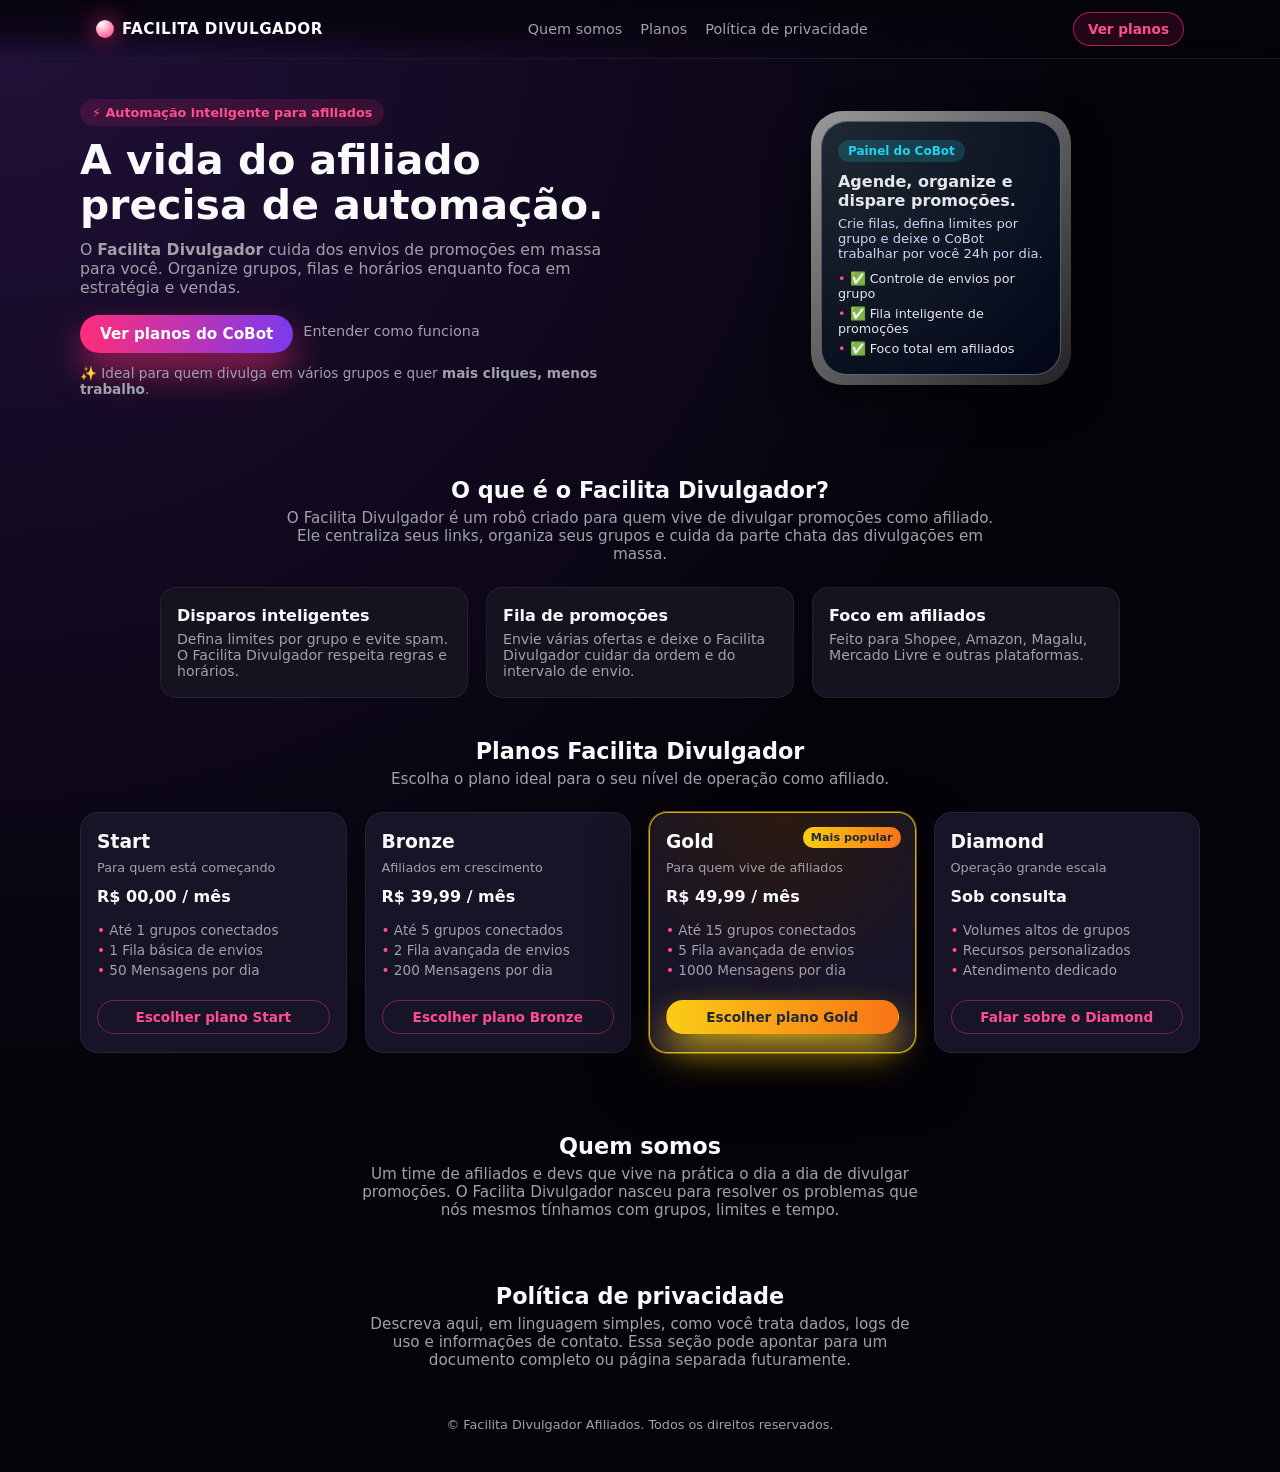
==== index.html @ 2a5bd8df "Alteracao link" ====
<!DOCTYPE html>
<html lang="pt-BR">
<head>
  <meta charset="UTF-8" />
  <meta name="viewport" content="width=device-width, initial-scale=1.0" />
  <title>Facilita Divulgador – Ferramenta Premium para Afiliados</title>
  <link rel="stylesheet" href="style.css" />
</head>
<body>
  <header class="topbar">
    <div class="topbar-inner">
      <div class="logo">
        <span class="logo-dot"></span>
        <span class="logo-text">Facilita Divulgador</span>
      </div>

      <nav class="nav-links">
        <a href="#quem-somos">Quem somos</a>
        <a href="#planos">Planos</a>
        <a href="#privacidade">Política de privacidade</a>
      </nav>

      <a href="#planos" class="topbar-cta">Ver planos</a>
    </div>
  </header>

  <main>
    <!-- HERO -->
    <section class="hero">
      <div class="hero-inner">
        <div class="hero-text">
          <p class="hero-tag">⚡ Automação inteligente para afiliados</p>
          <h1>A vida do afiliado precisa de automação.</h1>
          <p class="hero-sub">
            O <strong>Facilita Divulgador</strong> cuida dos envios de promoções em massa para você.
            Organize grupos, filas e horários enquanto foca em estratégia e vendas.
          </p>

          <div class="hero-actions">
            <a href="#planos" class="primary-btn">Ver planos do CoBot</a>
            <a href="#cobot" class="secondary-link">Entender como funciona</a>
          </div>

          <p class="hero-note">
            ✨ Ideal para quem divulga em vários grupos e quer <strong>mais cliques, menos trabalho</strong>.
          </p>
        </div>

        <div class="hero-media">
          <div class="hero-glow"></div>
          <div class="phone-mock">
            <div class="phone-inner">
              <div class="phone-tag">Painel do CoBot</div>
              <h3>Agende, organize e dispare promoções.</h3>
              <p>
                Crie filas, defina limites por grupo e deixe o CoBot trabalhar por você
                24h por dia.
              </p>
              <ul>
                <li>✅ Controle de envios por grupo</li>
                <li>✅ Fila inteligente de promoções</li>
                <li>✅ Foco total em afiliados</li>
              </ul>
            </div>
          </div>
        </div>
      </div>
    </section>

    <!-- SOBRE O COBOT -->
    <section id="cobot" class="section">
      <div class="section-header">
        <h2>O que é o Facilita Divulgador?</h2>
        <p>
          O Facilita Divulgador é um robô criado para quem vive de divulgar promoções como afiliado.
          Ele centraliza seus links, organiza seus grupos e cuida da parte chata das
          divulgações em massa.
        </p>
      </div>

      <div class="features-grid">
        <article class="feature-card">
          <h3>Disparos inteligentes</h3>
          <p>Defina limites por grupo e evite spam. O Facilita Divulgador respeita regras e horários.</p>
        </article>

        <article class="feature-card">
          <h3>Fila de promoções</h3>
          <p>Envie várias ofertas e deixe o Facilita Divulgador cuidar da ordem e do intervalo de envio.</p>
        </article>

        <article class="feature-card">
          <h3>Foco em afiliados</h3>
          <p>Feito para Shopee, Amazon, Magalu, Mercado Livre e outras plataformas.</p>
        </article>
      </div>
    </section>

    <!-- PLANOS -->
    <section id="planos" class="section section-plans">
      <div class="section-header">
        <h2>Planos Facilita Divulgador</h2>
        <p>Escolha o plano ideal para o seu nível de operação como afiliado.</p>
      </div>

      <div class="plans-grid">
        <!-- Start -->
        <article class="plan-card">
          <h3>Start</h3>
          <p class="plan-tag">Para quem está começando</p>
          <p class="plan-price">R$ 00,00 / mês</p>
          <ul class="plan-list">
            <li>Até 1 grupos conectados</li>
            <li>1 Fila básica de envios</li>
            <li>50 Mensagens por dia</li>
          </ul>
          <a href="https://t.me/Cerebro_riqueza_bot" class="plan-btn">Escolher plano Start</a>
        </article>

        <!-- Bronze -->
        <article class="plan-card">
          <h3>Bronze</h3>
          <p class="plan-tag">Afiliados em crescimento</p>
          <p class="plan-price">R$ 39,99 / mês</p>
          <ul class="plan-list">
            <li>Até 5 grupos conectados</li>
            <li>2 Fila avançada de envios</li>
            <li>200 Mensagens por dia</li>
          </ul>
          <a href="https://t.me/Cerebro_riqueza_bot" class="plan-btn">Escolher plano Bronze</a>
        </article>

        <!-- Gold -->
        <article class="plan-card plan-featured">
          <div class="plan-badge">Mais popular</div>
          <h3>Gold</h3>
          <p class="plan-tag">Para quem vive de afiliados</p>
          <p class="plan-price">R$ 49,99 / mês</p>
          <ul class="plan-list">
            <li>Até 15 grupos conectados</li>
            <li>5 Fila avançada de envios</li>
            <li>1000 Mensagens por dia</li>
          </ul>
          <a href="https://t.me/Cerebro_riqueza_bot" class="plan-btn plan-btn-featured">Escolher plano Gold</a>
        </article>

        <!-- Diamond -->
        <article class="plan-card">
          <h3>Diamond</h3>
          <p class="plan-tag">Operação grande escala</p>
          <p class="plan-price">Sob consulta</p>
          <ul class="plan-list">
            <li>Volumes altos de grupos</li>
            <li>Recursos personalizados</li>
            <li>Atendimento dedicado</li>
          </ul>
          <a href="https://t.me/Cerebro_riqueza_bot" class="plan-btn">Falar sobre o Diamond</a>
        </article>
      </div>
    </section>

    <!-- QUEM SOMOS -->
    <section id="quem-somos" class="section">
      <div class="section-header narrow">
        <h2>Quem somos</h2>
        <p>
          Um time de afiliados e devs que vive na prática o dia a dia de divulgar promoções.
          O Facilita Divulgador nasceu para resolver os problemas que nós mesmos tínhamos com grupos,
          limites e tempo.
        </p>
      </div>
    </section>

    <!-- PRIVACIDADE -->
    <section id="privacidade" class="section">
      <div class="section-header narrow">
        <h2>Política de privacidade</h2>
        <p>
          Descreva aqui, em linguagem simples, como você trata dados, logs de uso e
          informações de contato. Essa seção pode apontar para um documento completo
          ou página separada futuramente.
        </p>
      </div>
    </section>
  </main>

  <footer class="footer">
    <p>© <!-- ano --> Facilita Divulgador Afiliados. Todos os direitos reservados.</p>
  </footer>
</body>
</html>
---- style.css ----
:root {
  /* CORES PRINCIPAIS */
  --bg-main: #0b0711;
  --bg-secondary: #151320;
  --card-bg: #181427;
  --border-soft: rgba(255, 255, 255, 0.06);

  --text-primary: #f9fafb;
  --text-secondary: #a1a1aa;

  --accent-pink: #ff2d7a;
  --accent-pink-soft: #ff4d8d;
  --accent-purple: #7c3aed;
  --accent-blue: #22d3ee;

  --radius-lg: 20px;
  --shadow-soft: 0 18px 40px rgba(0, 0, 0, 0.45);
}

/* RESET SIMPLES */
* {
  margin: 0;
  padding: 0;
  box-sizing: border-box;
  font-family: system-ui, -apple-system, BlinkMacSystemFont, "Segoe UI",
    sans-serif;
}

body {
  min-height: 100vh;
  background: radial-gradient(circle at top left, #21113a, #05030a 55%);
  color: var(--text-primary);
}

/* TOPO */

.topbar {
  position: sticky;
  top: 0;
  z-index: 20;
  backdrop-filter: blur(18px);
  background: linear-gradient(
      to bottom,
      rgba(5, 3, 10, 0.9),
      rgba(5, 3, 10, 0.7),
      transparent
  );
  border-bottom: 1px solid rgba(148, 163, 184, 0.15);
}

.topbar-inner {
  max-width: 1120px;
  margin: 0 auto;
  padding: 12px 16px;
  display: flex;
  align-items: center;
  justify-content: space-between;
  gap: 14px;
}

.logo {
  display: flex;
  align-items: center;
  gap: 8px;
}

.logo-dot {
  width: 18px;
  height: 18px;
  border-radius: 999px;
  background: radial-gradient(circle at 30% 20%, #ffffff, var(--accent-pink));
  box-shadow: 0 0 24px rgba(255, 45, 122, 0.9);
}

.logo-text {
  font-weight: 700;
  letter-spacing: 0.03em;
  font-size: 0.95rem;
  text-transform: uppercase;
}

.nav-links {
  display: none;
  gap: 18px;
  font-size: 0.9rem;
}

.nav-links a {
  text-decoration: none;
  color: var(--text-secondary);
  transition: color 0.15s ease;
}

.nav-links a:hover {
  color: #ffffff;
}

.topbar-cta {
  text-decoration: none;
  padding: 8px 14px;
  border-radius: 999px;
  background: rgba(255, 45, 122, 0.12);
  color: var(--accent-pink-soft);
  font-size: 0.85rem;
  font-weight: 600;
  border: 1px solid rgba(255, 45, 122, 0.6);
  transition: background 0.15s ease, transform 0.15s ease,
    box-shadow 0.15s ease;
}

.topbar-cta:hover {
  background: rgba(255, 45, 122, 0.2);
  transform: translateY(-1px);
  box-shadow: 0 10px 24px rgba(255, 45, 122, 0.5);
}

@media (min-width: 768px) {
  .nav-links {
    display: flex;
  }
}

/* HERO */

.hero {
  padding: 40px 16px 40px;
}

.hero-inner {
  max-width: 1120px;
  margin: 0 auto;
  display: grid;
  gap: 32px;
}

@media (min-width: 900px) {
  .hero-inner {
    grid-template-columns: minmax(0, 1.1fr) minmax(0, 1fr);
    align-items: center;
  }
}

.hero-text {
  max-width: 560px;
}

.hero-tag {
  display: inline-flex;
  padding: 6px 12px;
  border-radius: 999px;
  background: rgba(255, 45, 122, 0.14);
  color: var(--accent-pink-soft);
  font-size: 0.8rem;
  font-weight: 600;
  margin-bottom: 12px;
}

.hero h1 {
  font-size: clamp(2rem, 3.2vw, 2.8rem);
  line-height: 1.1;
  margin-bottom: 12px;
}

.hero-sub {
  font-size: 0.98rem;
  color: var(--text-secondary);
  margin-bottom: 18px;
}

.hero-actions {
  display: flex;
  flex-wrap: wrap;
  gap: 10px;
  margin-bottom: 12px;
}

.primary-btn {
  text-decoration: none;
  padding: 10px 20px;
  border-radius: 999px;
  background: linear-gradient(90deg, var(--accent-pink), var(--accent-purple));
  color: #ffffff;
  font-size: 0.95rem;
  font-weight: 600;
  box-shadow: 0 18px 35px rgba(255, 45, 122, 0.55);
  transition: transform 0.15s ease, box-shadow 0.15s ease, opacity 0.15s ease;
}

.primary-btn:hover {
  transform: translateY(-1px);
  opacity: 0.96;
  box-shadow: 0 22px 45px rgba(255, 45, 122, 0.7);
}

.secondary-link {
  text-decoration: none;
  font-size: 0.9rem;
  color: var(--text-secondary);
  padding: 8px 0;
}

.secondary-link:hover {
  color: #ffffff;
}

.hero-note {
  font-size: 0.85rem;
  color: var(--text-secondary);
}

/* HERO MEDIA / PHONE MOCK */

.hero-media {
  position: relative;
  display: flex;
  justify-content: center;
}

.hero-glow {
  position: absolute;
  inset: 0;
  margin: auto;
  width: 260px;
  height: 260px;
  background: radial-gradient(circle, #ff4d8d, #7c3aed 40%, transparent 70%);
  filter: blur(2px);
  opacity: 0.9;
  z-index: 0;
}

.phone-mock {
  position: relative;
  width: 260px;
  border-radius: 32px;
  padding: 10px;
  background: linear-gradient(135deg, #999, #222);
  box-shadow: var(--shadow-soft);
  z-index: 1;
}

.phone-inner {
  border-radius: 26px;
  padding: 18px 16px;
  background: radial-gradient(circle at top left, #1f2933, #020617);
  border: 1px solid rgba(148, 163, 184, 0.5);
  color: #e5e7eb;
  font-size: 0.88rem;
}

.phone-tag {
  display: inline-flex;
  padding: 4px 10px;
  border-radius: 999px;
  background: rgba(34, 211, 238, 0.18);
  color: var(--accent-blue);
  font-size: 0.75rem;
  font-weight: 600;
  margin-bottom: 10px;
}

.phone-inner h3 {
  font-size: 1rem;
  margin-bottom: 6px;
}

.phone-inner p {
  font-size: 0.82rem;
  color: #cbd5f5;
  margin-bottom: 10px;
}

.phone-inner ul {
  list-style: none;
  display: flex;
  flex-direction: column;
  gap: 5px;
  font-size: 0.8rem;
}

.phone-inner li::before {
  content: "• ";
  color: var(--accent-pink-soft);
}

/* SEÇÕES GERAIS */

.section {
  padding: 40px 16px 0;
}

.section-header {
  max-width: 720px;
  margin: 0 auto 24px;
  text-align: center;
}

.section-header h2 {
  font-size: 1.4rem;
  margin-bottom: 6px;
}

.section-header p {
  font-size: 0.95rem;
  color: var(--text-secondary);
}

.section-header.narrow {
  max-width: 560px;
}

/* FEATURES */

.features-grid {
  max-width: 960px;
  margin: 0 auto;
  display: grid;
  gap: 18px;
}

@media (min-width: 768px) {
  .features-grid {
    grid-template-columns: repeat(3, minmax(0, 1fr));
  }
}

.feature-card {
  background: var(--bg-secondary);
  border-radius: 16px;
  padding: 18px 16px;
  border: 1px solid var(--border-soft);
}

.feature-card h3 {
  font-size: 1rem;
  margin-bottom: 6px;
}

.feature-card p {
  font-size: 0.88rem;
  color: var(--text-secondary);
}

/* PLANOS */

.section-plans {
  padding-bottom: 40px;
}

.plans-grid {
  max-width: 1120px;
  margin: 0 auto;
  display: grid;
  gap: 18px;
}

@media (min-width: 900px) {
  .plans-grid {
    grid-template-columns: repeat(4, minmax(0, 1fr));
  }
}

.plan-card {
  background: var(--card-bg);
  border-radius: 18px;
  padding: 18px 16px;
  border: 1px solid var(--border-soft);
  display: flex;
  flex-direction: column;
  gap: 8px;
  position: relative;
}

.plan-tag {
  font-size: 0.8rem;
  color: var(--text-secondary);
}

.plan-price {
  font-size: 1rem;
  font-weight: 600;
  margin-top: 4px;
}

.plan-list {
  list-style: none;
  margin-top: 8px;
  margin-bottom: 14px;
  font-size: 0.85rem;
  color: var(--text-secondary);
  display: flex;
  flex-direction: column;
  gap: 4px;
}

.plan-list li::before {
  content: "• ";
  color: var(--accent-pink-soft);
}

.plan-btn {
  text-decoration: none;
  padding: 8px 12px;
  border-radius: 999px;
  border: 1px solid rgba(255, 45, 122, 0.45);
  color: var(--accent-pink-soft);
  font-size: 0.85rem;
  font-weight: 600;
  text-align: center;
  transition: background 0.15s ease, transform 0.15s ease,
    box-shadow 0.15s ease;
}

.plan-btn:hover {
  background: rgba(255, 45, 122, 0.12);
  transform: translateY(-1px);
  box-shadow: 0 10px 24px rgba(255, 45, 122, 0.4);
}

/* Destaque GOLD */

.plan-featured {
  position: relative;
  border-radius: 18px;
  border: 1px solid rgba(250, 204, 21, 0.85);
  background: radial-gradient(circle at top, #2b1a10, #181427 65%);
  box-shadow:
    0 0 0 1px rgba(250, 204, 21, 0.4),
    0 22px 55px rgba(0, 0, 0, 0.85);
}

/* glow dourado embaixo do card */
.plan-featured::after {
  content: "";
  position: absolute;
  left: 50%;
  bottom: 12px;
  transform: translateX(-50%);
  width: 70%;
  height: 26px;
  border-radius: 999px;
  background: radial-gradient(
    ellipse at center,
    rgba(250, 204, 21, 0.55),
    rgba(250, 204, 21, 0)
  );
  filter: blur(4px);
  pointer-events: none;
  z-index: 0;
}

.plan-badge {
  position: absolute;
  top: 14px;
  right: 14px;
  font-size: 0.7rem;
  padding: 4px 8px;
  border-radius: 999px;
  background: linear-gradient(90deg, #facc15, #f97316);
  color: #1f2937;
  font-weight: 700;
}

.plan-btn-featured {
  position: relative;
  z-index: 1;
  background: linear-gradient(90deg, #facc15, #f97316);
  border-color: transparent;
  color: #1f2937;
  box-shadow: 0 18px 35px rgba(250, 204, 21, 0.7);
}

.plan-btn-featured:hover {
  box-shadow: 0 22px 45px rgba(250, 204, 21, 0.9);
  transform: translateY(-1px);
    color: #facc15;
}

/* FOOTER */

.footer {
  padding: 24px 16px 40px;
  text-align: center;
  font-size: 0.8rem;
  color: var(--text-secondary);
}
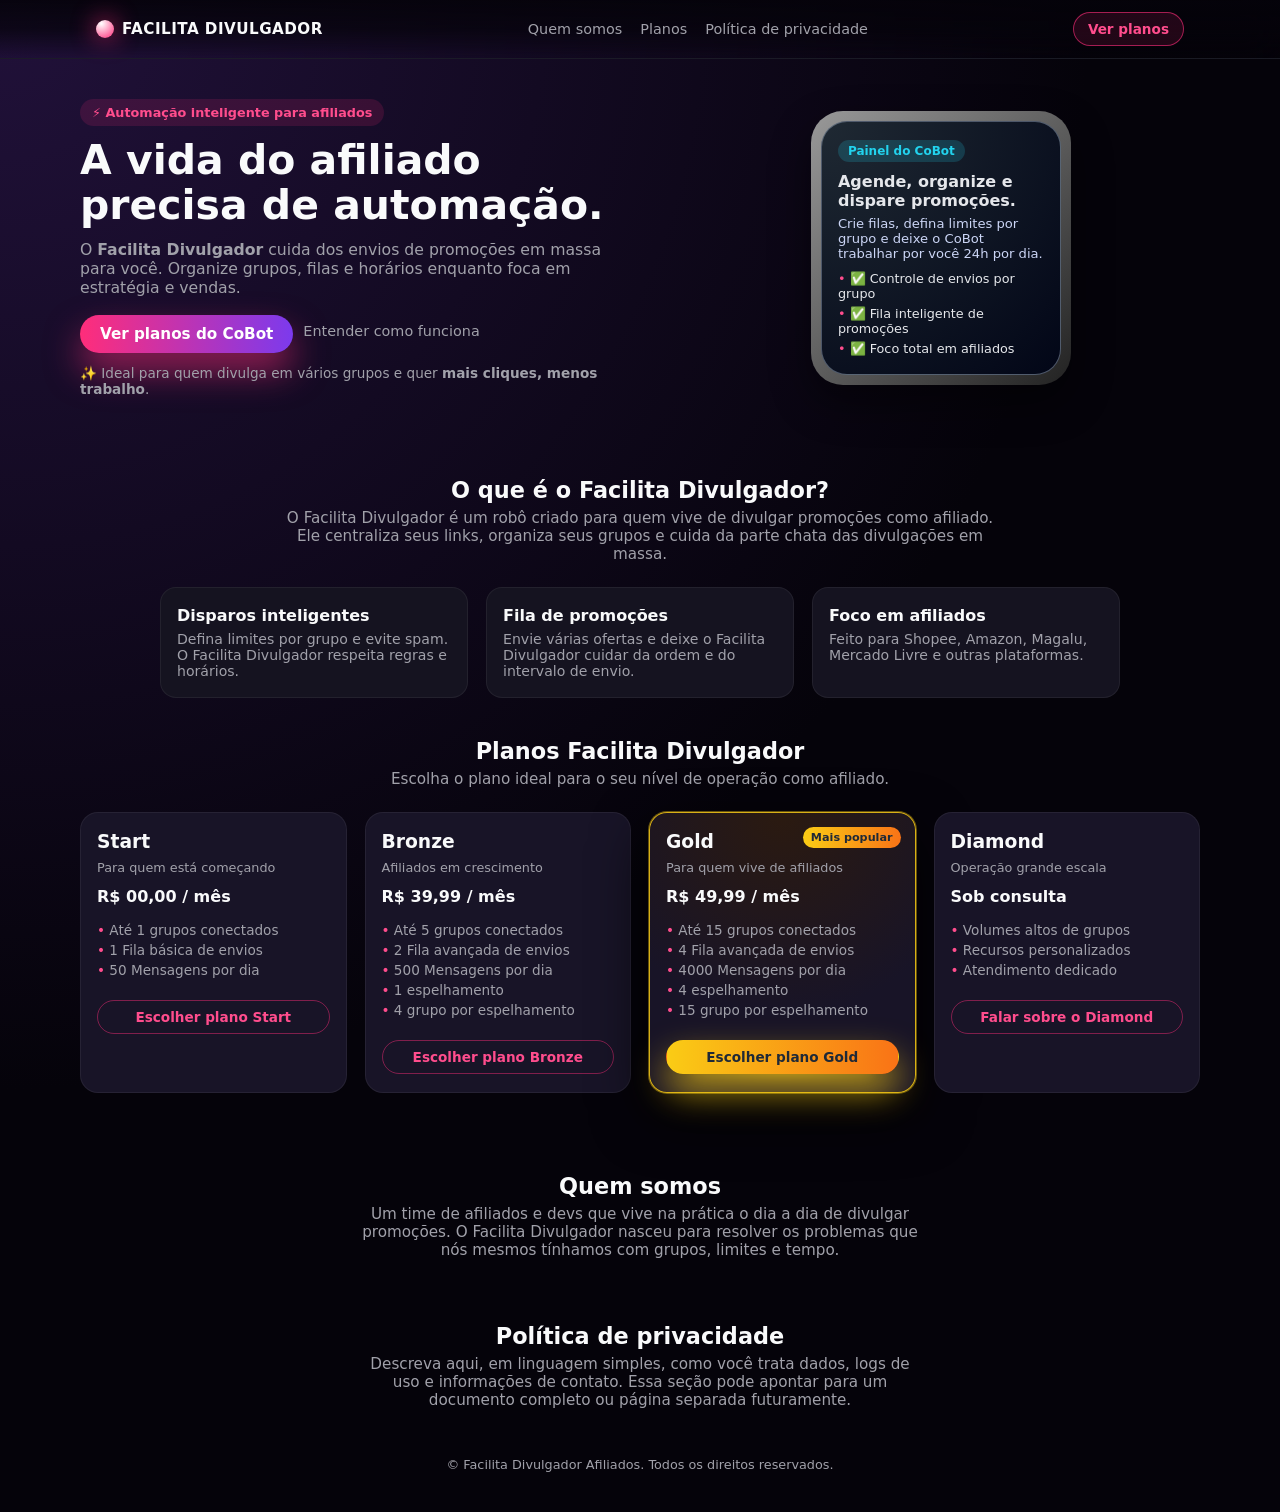
==== commit 040bae63: "atualização planos" ====
--- a/index.html
+++ b/index.html
@@ -5,6 +5,8 @@
   <meta name="viewport" content="width=device-width, initial-scale=1.0" />
   <title>Facilita Divulgador – Ferramenta Premium para Afiliados</title>
   <link rel="stylesheet" href="style.css" />
+  <link rel="icon" href="favicon.png" sizes="512x512" type="image/png">
+  <link rel="shortcut icon" href="favicon.png" type="image/png" />
 </head>
 <body>
   <header class="topbar">
@@ -125,7 +127,9 @@
           <ul class="plan-list">
             <li>Até 5 grupos conectados</li>
             <li>2 Fila avançada de envios</li>
-            <li>200 Mensagens por dia</li>
+            <li>500 Mensagens por dia</li>
+            <li>1 espelhamento</li>
+            <li>4 grupo por espelhamento</li>
           </ul>
           <a href="https://t.me/Cerebro_riqueza_bot" class="plan-btn">Escolher plano Bronze</a>
         </article>
@@ -138,8 +142,10 @@
           <p class="plan-price">R$ 49,99 / mês</p>
           <ul class="plan-list">
             <li>Até 15 grupos conectados</li>
-            <li>5 Fila avançada de envios</li>
-            <li>1000 Mensagens por dia</li>
+            <li>4 Fila avançada de envios</li>
+            <li>4000 Mensagens por dia</li>
+            <li>4 espelhamento</li>
+            <li>15 grupo por espelhamento</li>
           </ul>
           <a href="https://t.me/Cerebro_riqueza_bot" class="plan-btn plan-btn-featured">Escolher plano Gold</a>
         </article>
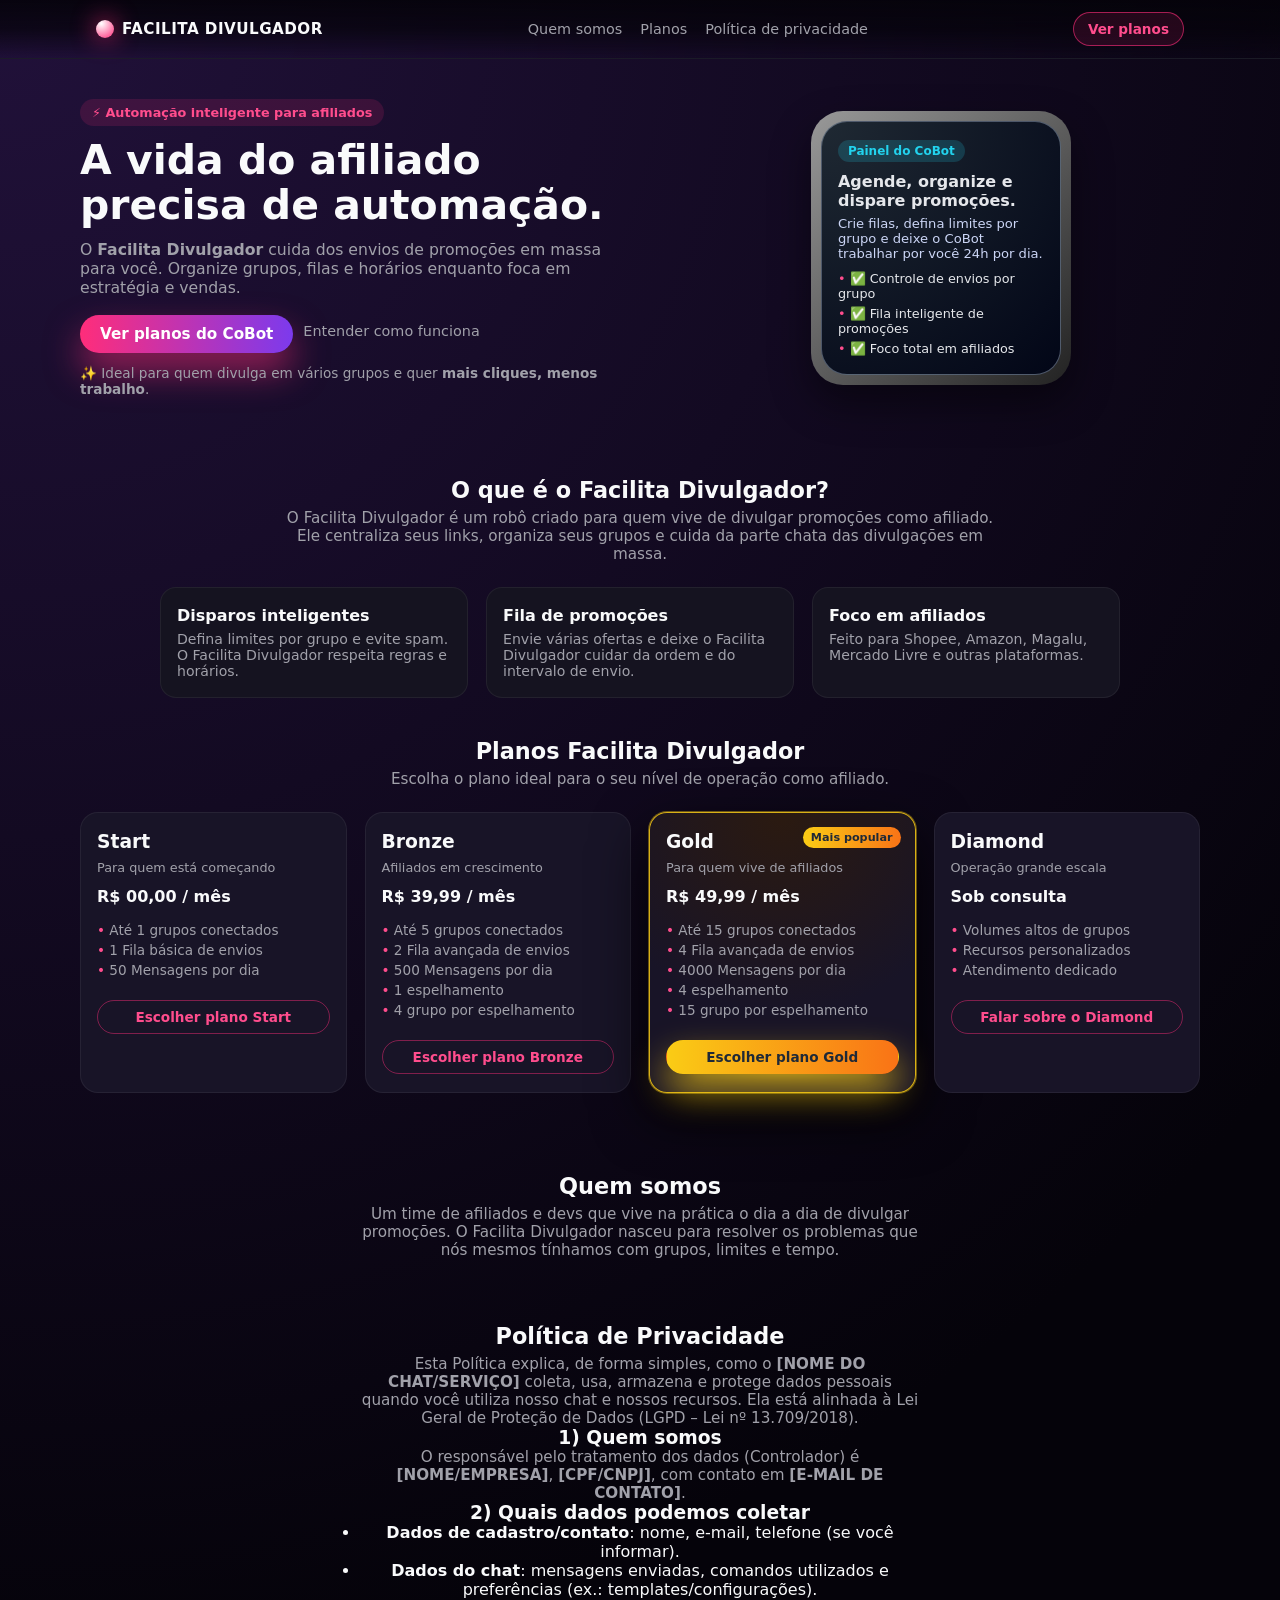
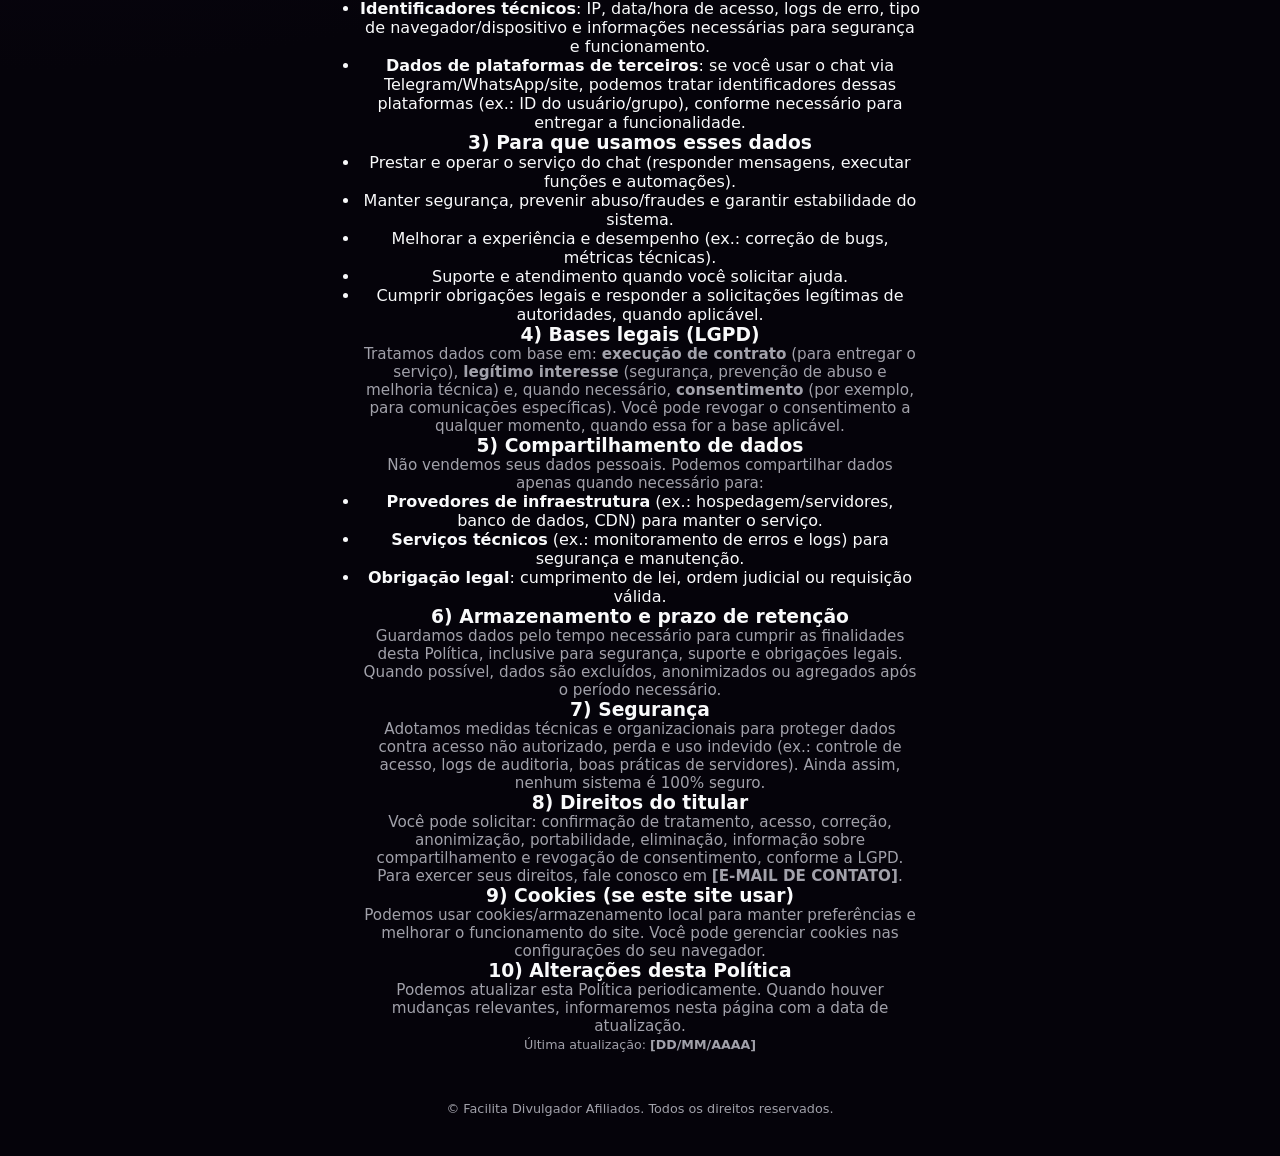
==== commit 385af314: "politica privacidade" ====
--- a/index.html
+++ b/index.html
@@ -116,10 +116,10 @@
             <li>1 Fila básica de envios</li>
             <li>50 Mensagens por dia</li>
           </ul>
-          <a href="https://t.me/Cerebro_riqueza_bot" class="plan-btn">Escolher plano Start</a>
-        </article>
-
-        <!-- Bronze -->
+          <a href="https://t.me/FacilitaDivulgador_bot" class="plan-btn">Escolher plano Start</a>
+        </article>
+
+        <!-- Bronze correção -->
         <article class="plan-card">
           <h3>Bronze</h3>
           <p class="plan-tag">Afiliados em crescimento</p>
@@ -131,7 +131,7 @@
             <li>1 espelhamento</li>
             <li>4 grupo por espelhamento</li>
           </ul>
-          <a href="https://t.me/Cerebro_riqueza_bot" class="plan-btn">Escolher plano Bronze</a>
+          <a href="https://t.me/FacilitaDivulgador_bot" class="plan-btn">Escolher plano Bronze</a>
         </article>
 
         <!-- Gold -->
@@ -147,7 +147,7 @@
             <li>4 espelhamento</li>
             <li>15 grupo por espelhamento</li>
           </ul>
-          <a href="https://t.me/Cerebro_riqueza_bot" class="plan-btn plan-btn-featured">Escolher plano Gold</a>
+          <a href="https://t.me/FacilitaDivulgador_bot" class="plan-btn plan-btn-featured">Escolher plano Gold</a>
         </article>
 
         <!-- Diamond -->
@@ -160,7 +160,7 @@
             <li>Recursos personalizados</li>
             <li>Atendimento dedicado</li>
           </ul>
-          <a href="https://t.me/Cerebro_riqueza_bot" class="plan-btn">Falar sobre o Diamond</a>
+          <a href="https://t.me/FacilitaDivulgador_bot" class="plan-btn">Falar sobre o Diamond</a>
         </article>
       </div>
     </section>
@@ -180,14 +180,91 @@
     <!-- PRIVACIDADE -->
     <section id="privacidade" class="section">
       <div class="section-header narrow">
-        <h2>Política de privacidade</h2>
-        <p>
-          Descreva aqui, em linguagem simples, como você trata dados, logs de uso e
-          informações de contato. Essa seção pode apontar para um documento completo
-          ou página separada futuramente.
-        </p>
-      </div>
-    </section>
+        <h2>Política de Privacidade</h2>
+        <p>
+          Esta Política explica, de forma simples, como o <strong>[NOME DO CHAT/SERVIÇO]</strong>
+          coleta, usa, armazena e protege dados pessoais quando você utiliza nosso chat e nossos recursos.
+          Ela está alinhada à Lei Geral de Proteção de Dados (LGPD – Lei nº 13.709/2018).
+        </p>
+
+        <h3>1) Quem somos</h3>
+        <p>
+          O responsável pelo tratamento dos dados (Controlador) é <strong>[NOME/EMPRESA]</strong>,
+          <strong>[CPF/CNPJ]</strong>, com contato em <strong>[E-MAIL DE CONTATO]</strong>.
+        </p>
+
+        <h3>2) Quais dados podemos coletar</h3>
+        <ul>
+          <li><strong>Dados de cadastro/contato</strong>: nome, e-mail, telefone (se você informar).</li>
+          <li><strong>Dados do chat</strong>: mensagens enviadas, comandos utilizados e preferências (ex.: templates/configurações).</li>
+          <li><strong>Identificadores técnicos</strong>: IP, data/hora de acesso, logs de erro, tipo de navegador/dispositivo e informações necessárias para segurança e funcionamento.</li>
+          <li><strong>Dados de plataformas de terceiros</strong>: se você usar o chat via Telegram/WhatsApp/site, podemos tratar identificadores dessas plataformas (ex.: ID do usuário/grupo), conforme necessário para entregar a funcionalidade.</li>
+        </ul>
+
+        <h3>3) Para que usamos esses dados</h3>
+        <ul>
+          <li>Prestar e operar o serviço do chat (responder mensagens, executar funções e automações).</li>
+          <li>Manter segurança, prevenir abuso/fraudes e garantir estabilidade do sistema.</li>
+          <li>Melhorar a experiência e desempenho (ex.: correção de bugs, métricas técnicas).</li>
+          <li>Suporte e atendimento quando você solicitar ajuda.</li>
+          <li>Cumprir obrigações legais e responder a solicitações legítimas de autoridades, quando aplicável.</li>
+        </ul>
+
+        <h3>4) Bases legais (LGPD)</h3>
+        <p>
+          Tratamos dados com base em: <strong>execução de contrato</strong> (para entregar o serviço),
+          <strong>legítimo interesse</strong> (segurança, prevenção de abuso e melhoria técnica) e,
+          quando necessário, <strong>consentimento</strong> (por exemplo, para comunicações específicas).
+          Você pode revogar o consentimento a qualquer momento, quando essa for a base aplicável.
+        </p>
+
+        <h3>5) Compartilhamento de dados</h3>
+        <p>
+          Não vendemos seus dados pessoais. Podemos compartilhar dados apenas quando necessário para:
+        </p>
+        <ul>
+          <li><strong>Provedores de infraestrutura</strong> (ex.: hospedagem/servidores, banco de dados, CDN) para manter o serviço.</li>
+          <li><strong>Serviços técnicos</strong> (ex.: monitoramento de erros e logs) para segurança e manutenção.</li>
+          <li><strong>Obrigação legal</strong>: cumprimento de lei, ordem judicial ou requisição válida.</li>
+        </ul>
+
+        <h3>6) Armazenamento e prazo de retenção</h3>
+        <p>
+          Guardamos dados pelo tempo necessário para cumprir as finalidades desta Política, inclusive
+          para segurança, suporte e obrigações legais. Quando possível, dados são excluídos,
+          anonimizados ou agregados após o período necessário.
+        </p>
+
+        <h3>7) Segurança</h3>
+        <p>
+          Adotamos medidas técnicas e organizacionais para proteger dados contra acesso não autorizado,
+          perda e uso indevido (ex.: controle de acesso, logs de auditoria, boas práticas de servidores).
+          Ainda assim, nenhum sistema é 100% seguro.
+        </p>
+
+        <h3>8) Direitos do titular</h3>
+        <p>
+          Você pode solicitar: confirmação de tratamento, acesso, correção, anonimização, portabilidade,
+          eliminação, informação sobre compartilhamento e revogação de consentimento, conforme a LGPD.
+          Para exercer seus direitos, fale conosco em <strong>[E-MAIL DE CONTATO]</strong>.
+        </p>
+
+        <h3>9) Cookies (se este site usar)</h3>
+        <p>
+          Podemos usar cookies/armazenamento local para manter preferências e melhorar o funcionamento do site.
+          Você pode gerenciar cookies nas configurações do seu navegador.
+        </p>
+
+        <h3>10) Alterações desta Política</h3>
+        <p>
+          Podemos atualizar esta Política periodicamente. Quando houver mudanças relevantes,
+          informaremos nesta página com a data de atualização.
+          <br />
+          <small>Última atualização: <strong>[DD/MM/AAAA]</strong></small>
+        </p>
+      </div>
+    </section>
+
   </main>
 
   <footer class="footer">
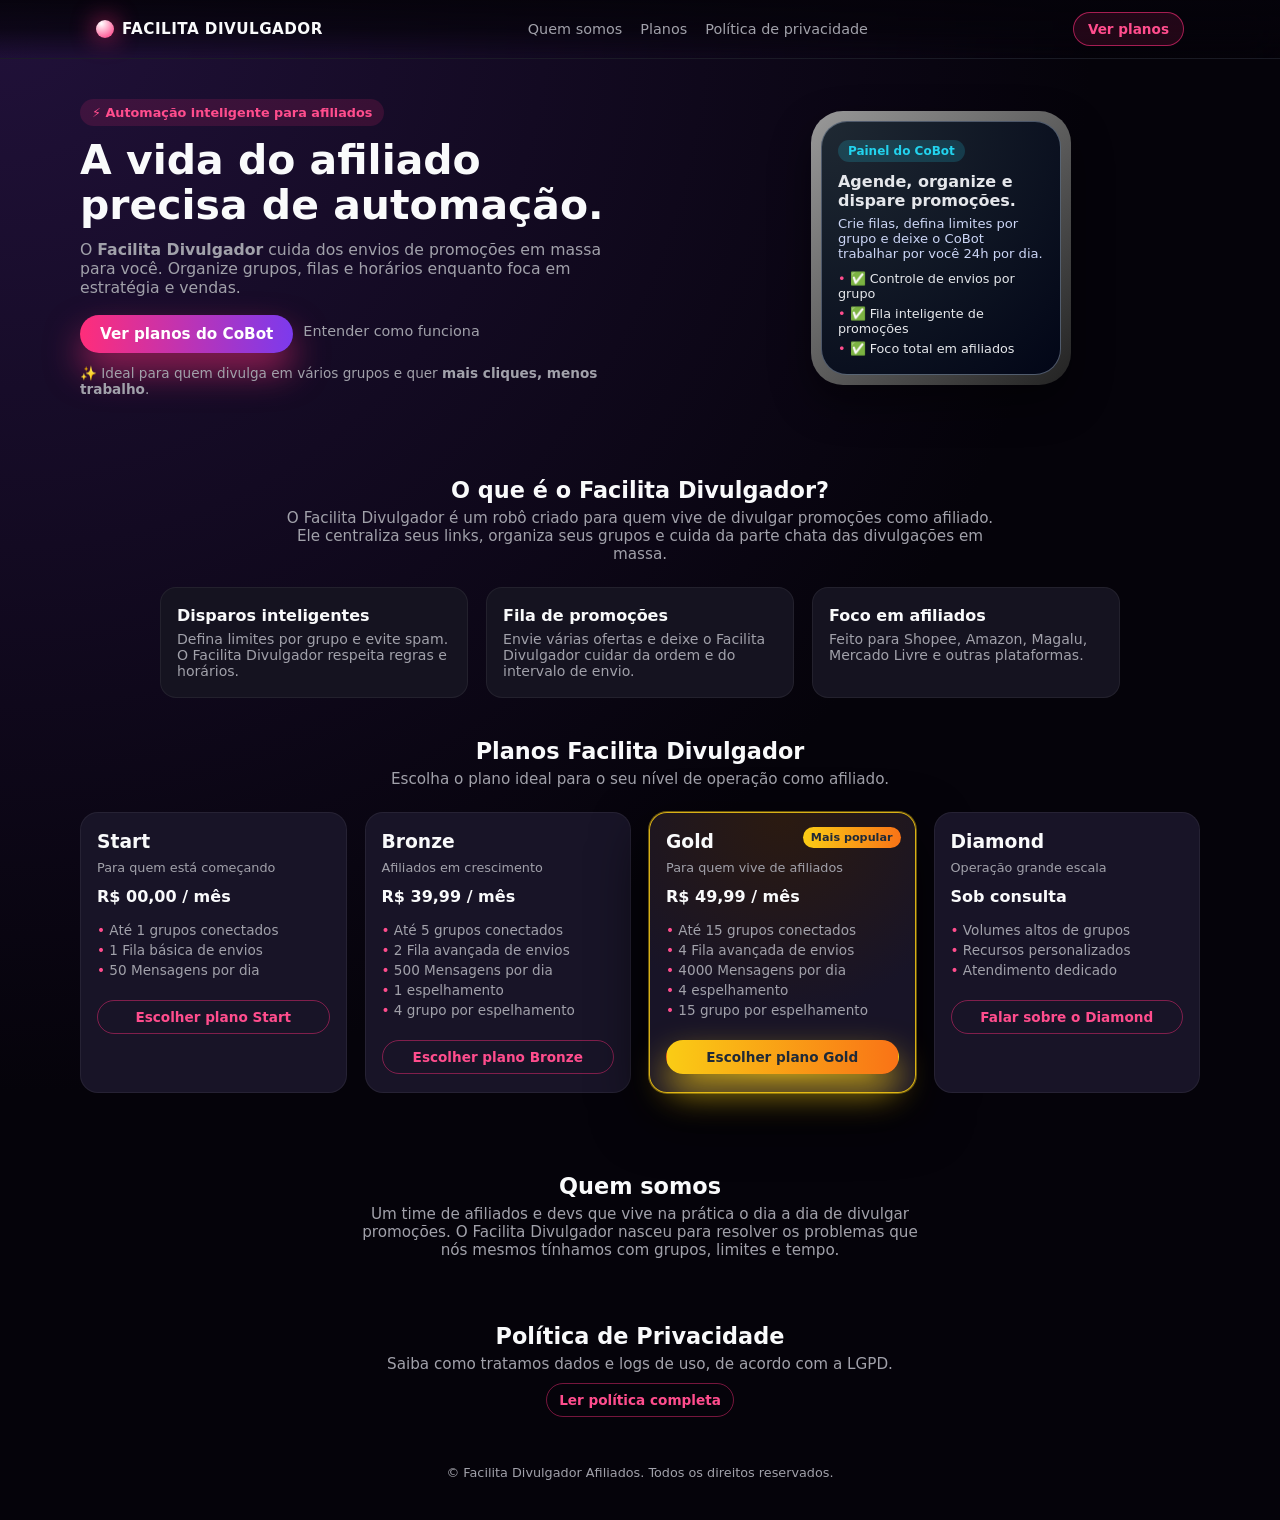
==== commit 99bbdde7: "alteracao politica privacidade" ====
--- a/index.html
+++ b/index.html
@@ -19,7 +19,7 @@
       <nav class="nav-links">
         <a href="#quem-somos">Quem somos</a>
         <a href="#planos">Planos</a>
-        <a href="#privacidade">Política de privacidade</a>
+        <a href="privacidade.html">Política de privacidade</a>
       </nav>
 
       <a href="#planos" class="topbar-cta">Ver planos</a>
@@ -182,86 +182,11 @@
       <div class="section-header narrow">
         <h2>Política de Privacidade</h2>
         <p>
-          Esta Política explica, de forma simples, como o <strong>[NOME DO CHAT/SERVIÇO]</strong>
-          coleta, usa, armazena e protege dados pessoais quando você utiliza nosso chat e nossos recursos.
-          Ela está alinhada à Lei Geral de Proteção de Dados (LGPD – Lei nº 13.709/2018).
+          Saiba como tratamos dados e logs de uso, de acordo com a LGPD.
         </p>
-
-        <h3>1) Quem somos</h3>
-        <p>
-          O responsável pelo tratamento dos dados (Controlador) é <strong>[NOME/EMPRESA]</strong>,
-          <strong>[CPF/CNPJ]</strong>, com contato em <strong>[E-MAIL DE CONTATO]</strong>.
-        </p>
-
-        <h3>2) Quais dados podemos coletar</h3>
-        <ul>
-          <li><strong>Dados de cadastro/contato</strong>: nome, e-mail, telefone (se você informar).</li>
-          <li><strong>Dados do chat</strong>: mensagens enviadas, comandos utilizados e preferências (ex.: templates/configurações).</li>
-          <li><strong>Identificadores técnicos</strong>: IP, data/hora de acesso, logs de erro, tipo de navegador/dispositivo e informações necessárias para segurança e funcionamento.</li>
-          <li><strong>Dados de plataformas de terceiros</strong>: se você usar o chat via Telegram/WhatsApp/site, podemos tratar identificadores dessas plataformas (ex.: ID do usuário/grupo), conforme necessário para entregar a funcionalidade.</li>
-        </ul>
-
-        <h3>3) Para que usamos esses dados</h3>
-        <ul>
-          <li>Prestar e operar o serviço do chat (responder mensagens, executar funções e automações).</li>
-          <li>Manter segurança, prevenir abuso/fraudes e garantir estabilidade do sistema.</li>
-          <li>Melhorar a experiência e desempenho (ex.: correção de bugs, métricas técnicas).</li>
-          <li>Suporte e atendimento quando você solicitar ajuda.</li>
-          <li>Cumprir obrigações legais e responder a solicitações legítimas de autoridades, quando aplicável.</li>
-        </ul>
-
-        <h3>4) Bases legais (LGPD)</h3>
-        <p>
-          Tratamos dados com base em: <strong>execução de contrato</strong> (para entregar o serviço),
-          <strong>legítimo interesse</strong> (segurança, prevenção de abuso e melhoria técnica) e,
-          quando necessário, <strong>consentimento</strong> (por exemplo, para comunicações específicas).
-          Você pode revogar o consentimento a qualquer momento, quando essa for a base aplicável.
-        </p>
-
-        <h3>5) Compartilhamento de dados</h3>
-        <p>
-          Não vendemos seus dados pessoais. Podemos compartilhar dados apenas quando necessário para:
-        </p>
-        <ul>
-          <li><strong>Provedores de infraestrutura</strong> (ex.: hospedagem/servidores, banco de dados, CDN) para manter o serviço.</li>
-          <li><strong>Serviços técnicos</strong> (ex.: monitoramento de erros e logs) para segurança e manutenção.</li>
-          <li><strong>Obrigação legal</strong>: cumprimento de lei, ordem judicial ou requisição válida.</li>
-        </ul>
-
-        <h3>6) Armazenamento e prazo de retenção</h3>
-        <p>
-          Guardamos dados pelo tempo necessário para cumprir as finalidades desta Política, inclusive
-          para segurança, suporte e obrigações legais. Quando possível, dados são excluídos,
-          anonimizados ou agregados após o período necessário.
-        </p>
-
-        <h3>7) Segurança</h3>
-        <p>
-          Adotamos medidas técnicas e organizacionais para proteger dados contra acesso não autorizado,
-          perda e uso indevido (ex.: controle de acesso, logs de auditoria, boas práticas de servidores).
-          Ainda assim, nenhum sistema é 100% seguro.
-        </p>
-
-        <h3>8) Direitos do titular</h3>
-        <p>
-          Você pode solicitar: confirmação de tratamento, acesso, correção, anonimização, portabilidade,
-          eliminação, informação sobre compartilhamento e revogação de consentimento, conforme a LGPD.
-          Para exercer seus direitos, fale conosco em <strong>[E-MAIL DE CONTATO]</strong>.
-        </p>
-
-        <h3>9) Cookies (se este site usar)</h3>
-        <p>
-          Podemos usar cookies/armazenamento local para manter preferências e melhorar o funcionamento do site.
-          Você pode gerenciar cookies nas configurações do seu navegador.
-        </p>
-
-        <h3>10) Alterações desta Política</h3>
-        <p>
-          Podemos atualizar esta Política periodicamente. Quando houver mudanças relevantes,
-          informaremos nesta página com a data de atualização.
-          <br />
-          <small>Última atualização: <strong>[DD/MM/AAAA]</strong></small>
-        </p>
+        <a href="privacidade.html" class="plan-btn" style="display:inline-block; margin-top:10px;">
+          Ler política completa
+        </a>
       </div>
     </section>
 
--- a/style.css
+++ b/style.css
@@ -483,3 +483,63 @@
   font-size: 0.8rem;
   color: var(--text-secondary);
 }
+
+
+/* PÁGINAS LEGAIS (privacidade/termos) */
+.legal-page .section {
+  padding-top: 28px;
+}
+
+.legal-wrap {
+  max-width: 920px;
+  margin: 0 auto;
+}
+
+.legal-head {
+  text-align: left;
+  max-width: 720px;
+  margin: 0 auto 18px;
+}
+
+.legal-head h1 {
+  font-size: clamp(1.8rem, 3vw, 2.4rem);
+  line-height: 1.1;
+  margin: 10px 0 10px;
+}
+
+.legal-sub {
+  color: var(--text-secondary);
+  line-height: 1.6;
+  margin-bottom: 10px;
+}
+
+.legal-meta {
+  color: var(--text-secondary);
+  font-size: 0.9rem;
+}
+
+.legal-card {
+  background: var(--bg-secondary);
+  border: 1px solid var(--border-soft);
+  border-radius: 18px;
+  padding: 22px 18px;
+  line-height: 1.75;
+}
+
+.legal-card h2 {
+  font-size: 1.05rem;
+  margin: 18px 0 8px;
+}
+
+.legal-card p,
+.legal-card li {
+  color: var(--text-secondary);
+  font-size: 0.95rem;
+}
+
+.legal-card ul {
+  padding-left: 18px;
+  margin: 10px 0 0;
+  display: grid;
+  gap: 6px;
+}
